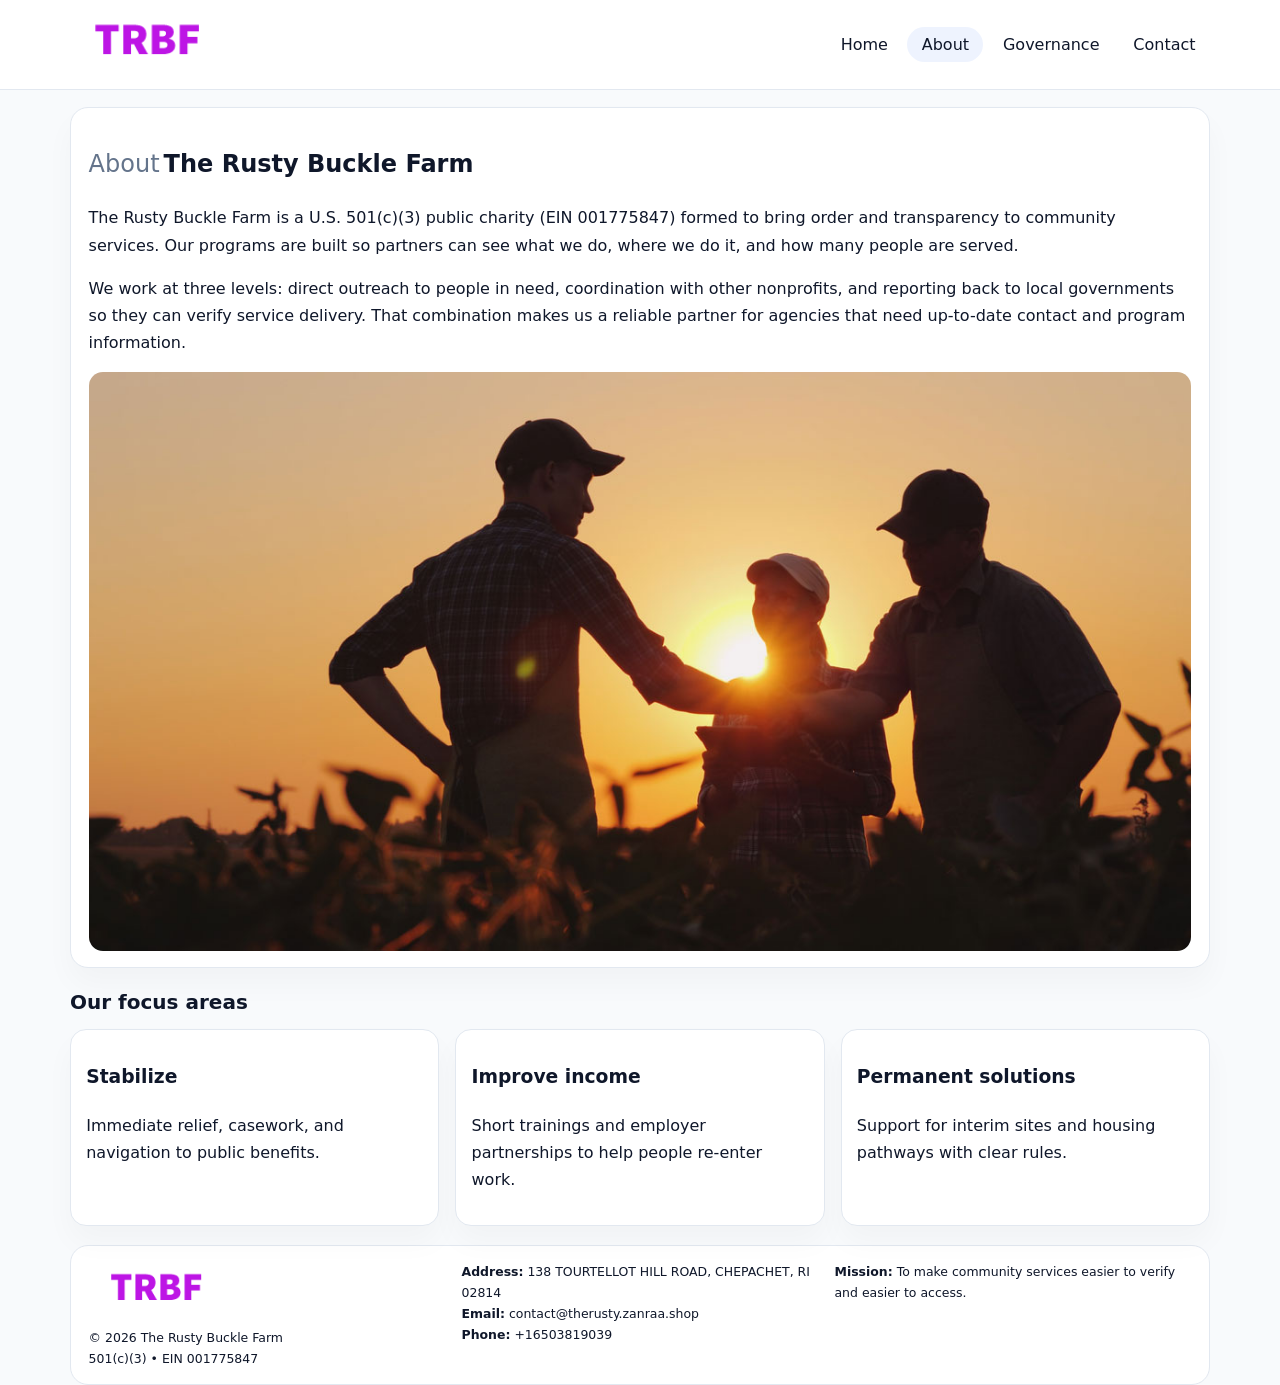
==== about.html @ fa3b9ff1 "Initial commit" ====
<!doctype html><html lang="en"><head>
<meta charset="utf-8">
<meta name="viewport" content="width=device-width,initial-scale=1">
<title>The Rusty Buckle Farm – Nonprofit • 2025</title>
<link rel="stylesheet" href="assets/styles.css">
<link rel="icon" href="images/logo.png">
  <meta name="description" content="Dedicated to community services, education, and direct relief, The Rusty Buckle Farm collaborates with neighbors and partners to deliver practical help and long-term impact.">
</head><body>
<div style="position:absolute;left:-9999px;top:-9999px;opacity:0" data-uniq="{{UNIQUE_BLOB}}">
  <span>Dedicated to community services, education, and direct relief, The Rusty Buckle Farm collaborates with neighbors and partners to deliver practical help and long-term impact.</span><svg width="12" height="12" viewBox="0 0 12 12" xmlns="http://www.w3.org/2000/svg"><circle cx="6" cy="6" r="5" fill="#7c3aed"/></svg><img src="images/jobs.jpg" width="1" height="1" alt="" loading="lazy"/>
</div>

<header>
  <div class="topbar">
    <a href="index.html"><img src="images/logo.png" style="width:155px" alt=""></a>
    <nav>
      <a href="index.html">Home</a>
      <a class="active" href="about.html">About</a>
      <a href="governance.html">Governance</a>
      <a href="contact.html">Contact</a>
    </nav>
  </div>
</header>

<section class="section">
  <div class="panel">
    <h1><span style="font-weight:500;color:var(--muted);margin-right:.25rem;">About</span><span style="font-weight:700;color:var(--ink);">The Rusty Buckle Farm</span></h1>
    <p>The Rusty Buckle Farm is a U.S. 501(c)(3) public charity (EIN 001775847) formed to bring order and transparency to community services. Our programs are built so partners can see what we do, where we do it, and how many people are served.</p>
    <p>We work at three levels: direct outreach to people in need, coordination with other nonprofits, and reporting back to local governments so they can verify service delivery. That combination makes us a reliable partner for agencies that need up-to-date contact and program information.</p>
    <img src="images/about.jpg" alt="" style="margin-top:1rem">
  </div>
</section>

<section class="section">
  <h2>Our focus areas</h2>
  <div class="cards">
    <article class="cf9764e3e80"><h3>Stabilize</h3><p>Immediate relief, casework, and navigation to public benefits.</p></article>
    <article class="cf9764e3e80"><h3>Improve income</h3><p>Short trainings and employer partnerships to help people re-enter work.</p></article>
    <article class="cf9764e3e80"><h3>Permanent solutions</h3><p>Support for interim sites and housing pathways with clear rules.</p></article>
  </div>
</section>

<footer>
  <div class="footer-grid">
    <div><img src="images/logo.png" style="width:135px;margin-bottom:.35rem" alt=""><div class="small">© <span id="year"></span> The Rusty Buckle Farm</div><div class="small">501(c)(3) • EIN 001775847</div></div>
    <div><div class="small"><strong>Address:</strong> 138 TOURTELLOT HILL ROAD, CHEPACHET, RI 02814</div><div class="small"><strong>Email:</strong> <a href="mailto:contact@therusty.zanraa.shop">contact@therusty.zanraa.shop</a></div><div class="small"><strong>Phone:</strong> <a href="tel:+16503819039">+16503819039</a></div></div>
    <div><div class="small"><strong>Mission:</strong> To make community services easier to verify and easier to access.</div></div>
  </div>
</footer>
<script>(()=>{const y=document.getElementById('year');if(y)y.textContent=new Date().getFullYear();})();</script>
</body></html>
---- assets/styles.css ----
:root{
  --ink:#0f172a;
  --muted:#64748b;
  --line:#e2e8f0;
  --paper:#fff;
  --brand:#2563eb;
  --brand-ink:#1e40af;
  --soft:#eff6ff;
  --r:18px;
  --sh:0 16px 30px rgba(15,23,42,.03);
}
*{box-sizing:border-box}
html,body{height:100%}
body{
  margin:0;
  background:#f8fafc;
  color:var(--ink);
  font-family:Inter,system-ui,-apple-system,BlinkMacSystemFont,"Segoe UI",Arial,sans-serif;
  line-height:1.7;
}
img{max-width:100%;height:auto;display:block;border-radius:14px}
a{color:var(--brand);text-decoration:none}
a:hover{text-decoration:underline}

/* NAV */
header{background:#fff;border-bottom:1px solid var(--line);position:sticky;top:0;z-index:15}
.topbar{
  width:min(1140px,94%);
  margin:0 auto;
  display:flex;
  align-items:center;
  justify-content:space-between;
  gap:1rem;
  padding:.6rem 0;
}
.topbar nav a{
  padding:.5rem .9rem;
  border-radius:999px;
  color:var(--ink);
  font-weight:500;
}
.topbar nav a.active,
.topbar nav a:hover{
  background:rgba(37,99,235,.08);
  text-decoration:none;
}

/* HERO */
.caba30b001f{
  width:min(1140px,94%);
  margin:.95rem auto 0;
  background:linear-gradient(140deg,var(--soft),#fff 65%);
  border:1px solid rgba(37,99,235,.05);
  border-radius:22px;
  display:grid;
  grid-template-columns:1.1fr .9fr;
  gap:1.2rem;
  padding:1.3rem 1.2rem 1.1rem;
  box-shadow:var(--sh);
}
.caba30b001f h1{font-size:clamp(1.8rem,3vw,2.55rem);margin-bottom:.4rem}
.caba30b001f .c143417b3b5{color:var(--muted);max-width:550px}
.c4e5a9c54ee{
  display:inline-block;
  background:rgba(37,99,235,.12);
  color:var(--brand-ink);
  padding:.2rem .65rem;
  border-radius:999px;
  font-weight:600;
  font-size:.68rem;
}

/* SECTION */
.section{
  width:min(1140px,94%);
  margin:1.05rem auto 0;
}
.panel{
  background:#fff;border:1px solid var(--line);border-radius:18px;
  padding:1rem 1.1rem;box-shadow:var(--sh);
}
h2{font-size:1.25rem;margin:.2rem 0 .6rem}

/* grids */
.cards{
  display:grid;
  grid-template-columns:repeat(auto-fit,minmax(230px,1fr));
  gap:1rem;
}
.cf9764e3e80{
  background:#fff;border:1px solid var(--line);border-radius:16px;
  padding:.8rem .95rem 1rem;box-shadow:var(--sh);
}
.twocol{
  display:grid;grid-template-columns:1fr 1fr;gap:1rem;align-items:start;
}

/* timeline */
.timeline{list-style:none;margin:.5rem 0 0;padding:0}
.timeline li{position:relative;padding-left:1.25rem;margin:.35rem 0}
.timeline li::before{
  content:"";position:absolute;left:.25rem;top:.58rem;width:.4rem;height:.4rem;border-radius:999px;background:var(--brand)
}

/* contact form */
button,input,textarea{font:inherit}
.contact-form{display:grid;gap:12px;max-width:760px}
.contact-form .row-2{display:grid;grid-template-columns:1fr 1fr;gap:12px}
.contact-form input,
.contact-form textarea{
  width:100%;padding:.85rem 1rem;border:1px solid var(--line);
  border-radius:14px;background:#fff;
}
.contact-form textarea{resize:vertical}
.contact-form button{
  width:auto;justify-self:start;padding:.8rem 1.35rem;background:var(--brand);
  color:#fff;border:0;border-radius:14px;cursor:pointer
}
.contact-form button:hover{background:var(--brand-ink)}

/* footer */
footer{
  width:min(1140px,94%);
  margin:1.2rem auto 1.1rem;
  background:#fff;
  border:1px solid var(--line);
  border-radius:18px;
  padding:.9rem 1.1rem;
}
.footer-grid{
  display:grid;grid-template-columns:repeat(auto-fit,minmax(220px,1fr));
  gap:1rem
}
/* chữ footer đậm hơn cho dễ nhìn */
.small{
  color:#0f172a;   /* đậm hơn */
  font-size:.78rem;
}
.small a{color:#0f172a;text-decoration:none}
.small a:hover{text-decoration:underline}

/* responsive */
@media(max-width:940px){
  .caba30b001f{grid-template-columns:1fr}
  .twocol{grid-template-columns:1fr}
}
@media(max-width:640px){
  .topbar{flex-wrap:wrap;justify-content:center}
  .contact-form .row-2{grid-template-columns:1fr}
}
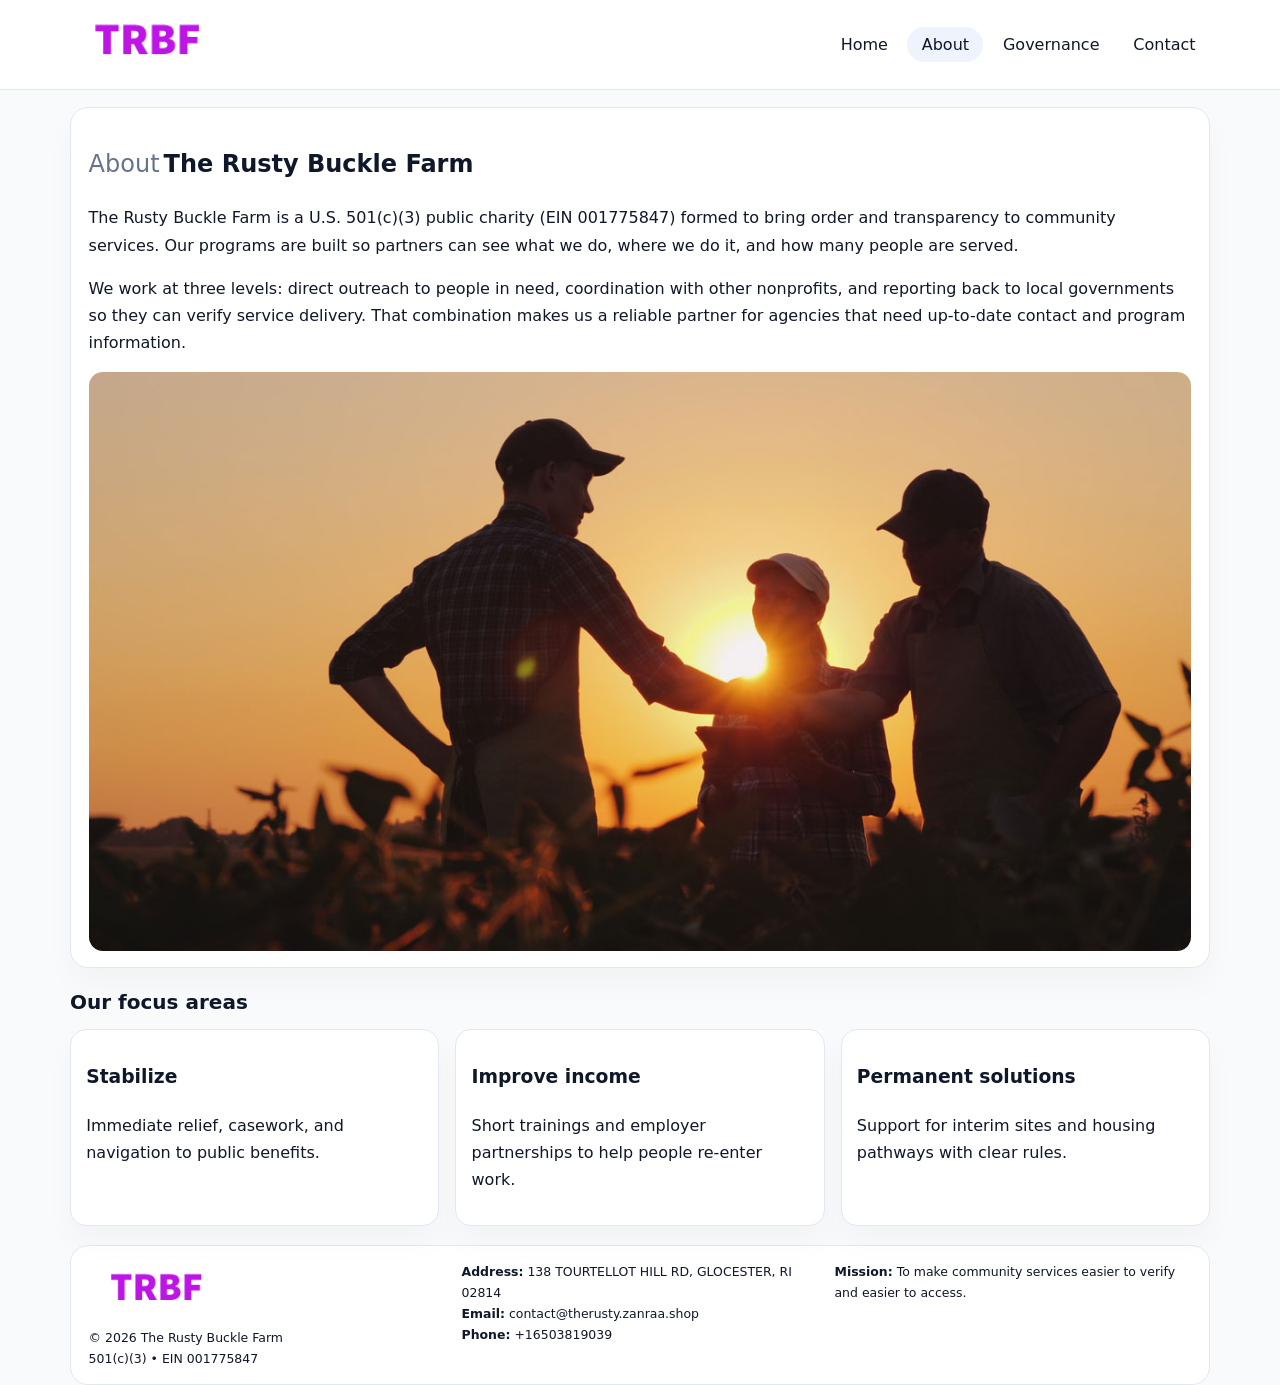
==== commit 416f39c9: "Safe replace address only" ====
--- a/about.html
+++ b/about.html
@@ -43,7 +43,7 @@
 <footer>
   <div class="footer-grid">
     <div><img src="images/logo.png" style="width:135px;margin-bottom:.35rem" alt=""><div class="small">© <span id="year"></span> The Rusty Buckle Farm</div><div class="small">501(c)(3) • EIN 001775847</div></div>
-    <div><div class="small"><strong>Address:</strong> 138 TOURTELLOT HILL ROAD, CHEPACHET, RI 02814</div><div class="small"><strong>Email:</strong> <a href="mailto:contact@therusty.zanraa.shop">contact@therusty.zanraa.shop</a></div><div class="small"><strong>Phone:</strong> <a href="tel:+16503819039">+16503819039</a></div></div>
+    <div><div class="small"><strong>Address:</strong> 138 TOURTELLOT HILL RD, GLOCESTER, RI 02814</div><div class="small"><strong>Email:</strong> <a href="mailto:contact@therusty.zanraa.shop">contact@therusty.zanraa.shop</a></div><div class="small"><strong>Phone:</strong> <a href="tel:+16503819039">+16503819039</a></div></div>
     <div><div class="small"><strong>Mission:</strong> To make community services easier to verify and easier to access.</div></div>
   </div>
 </footer>
